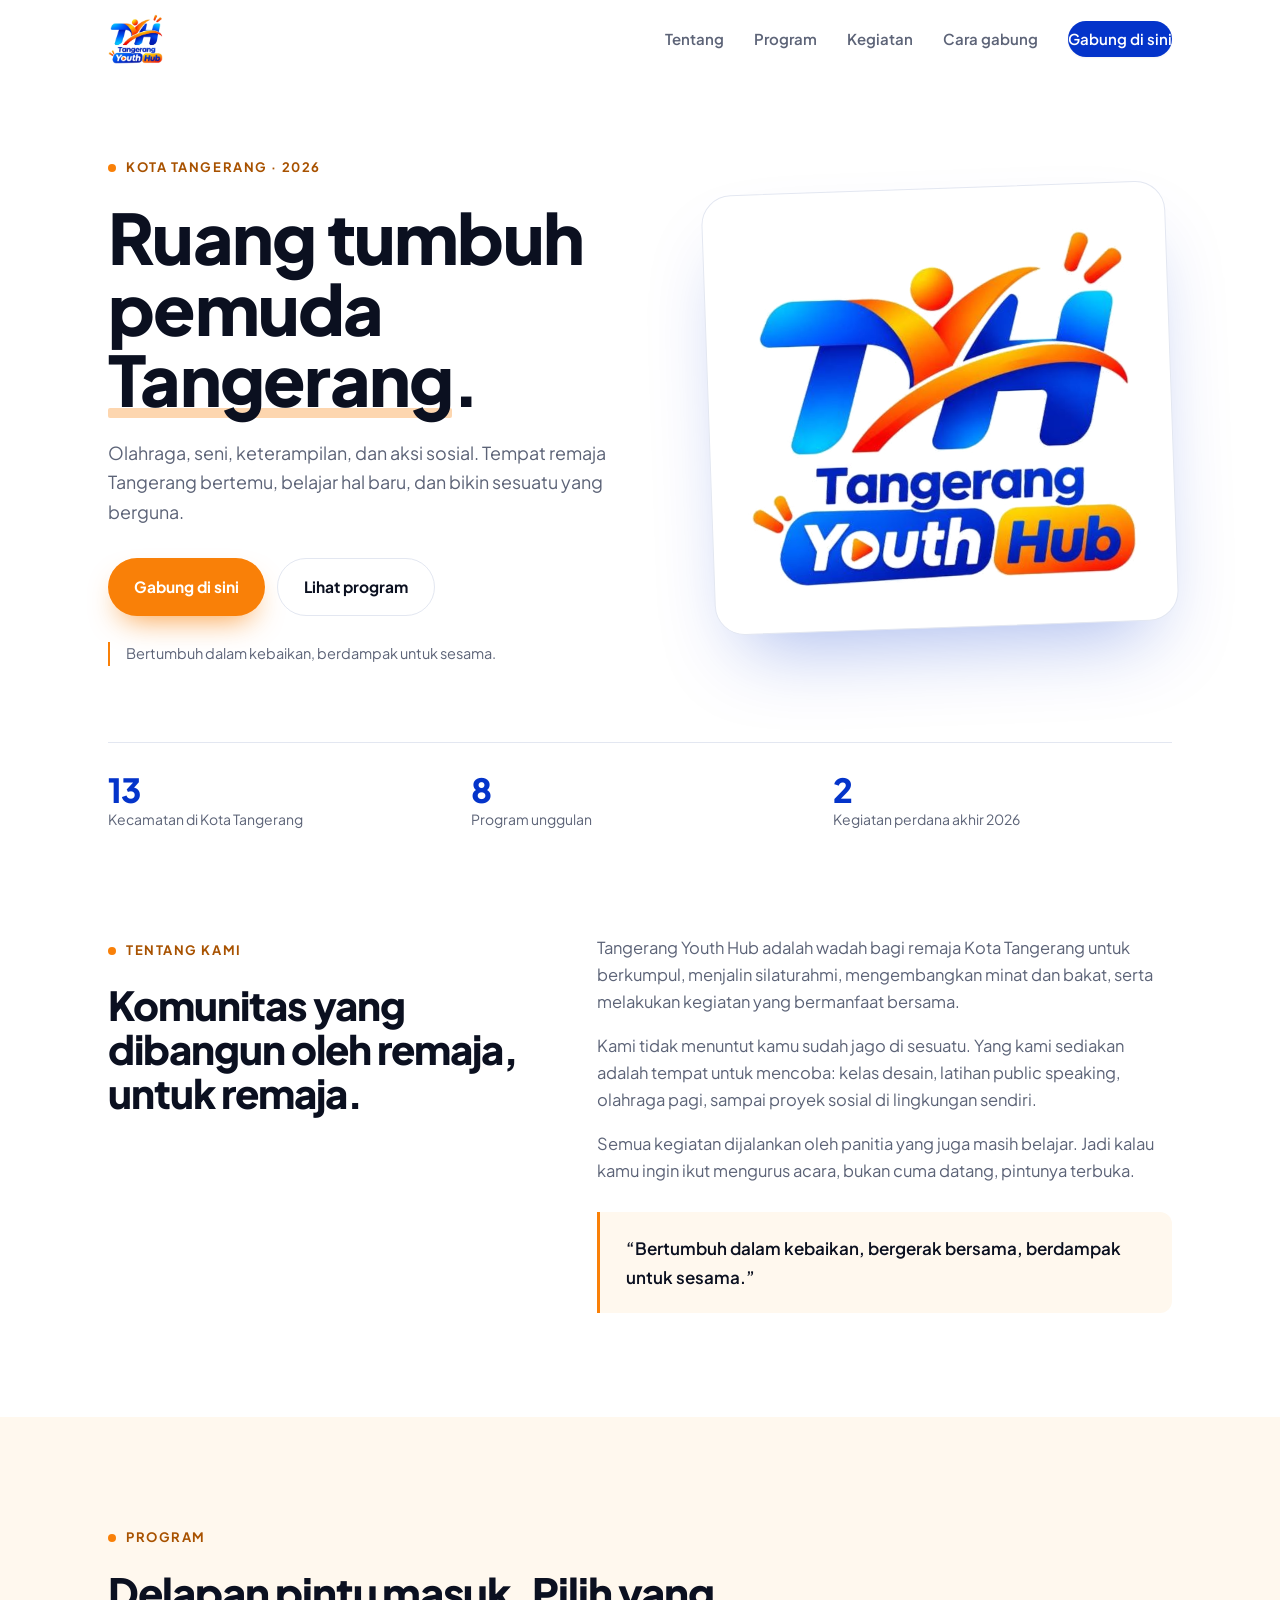
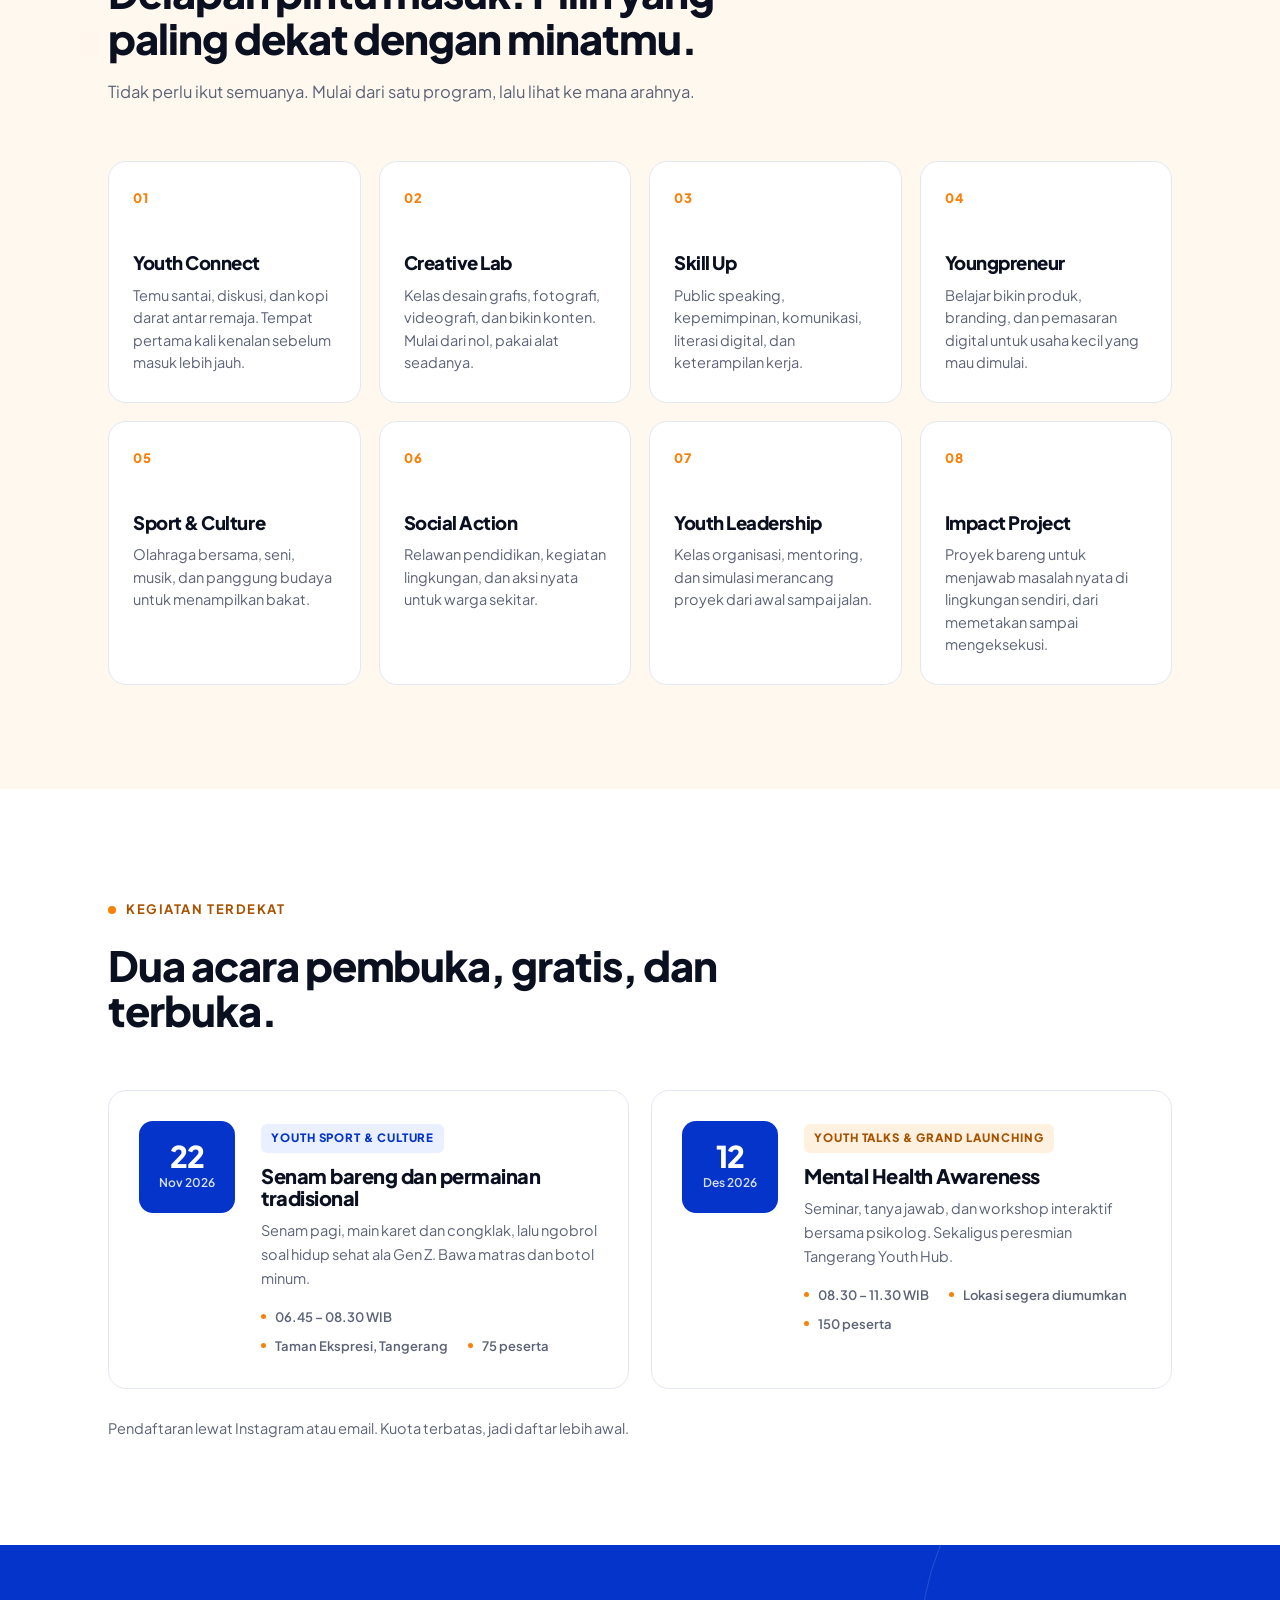
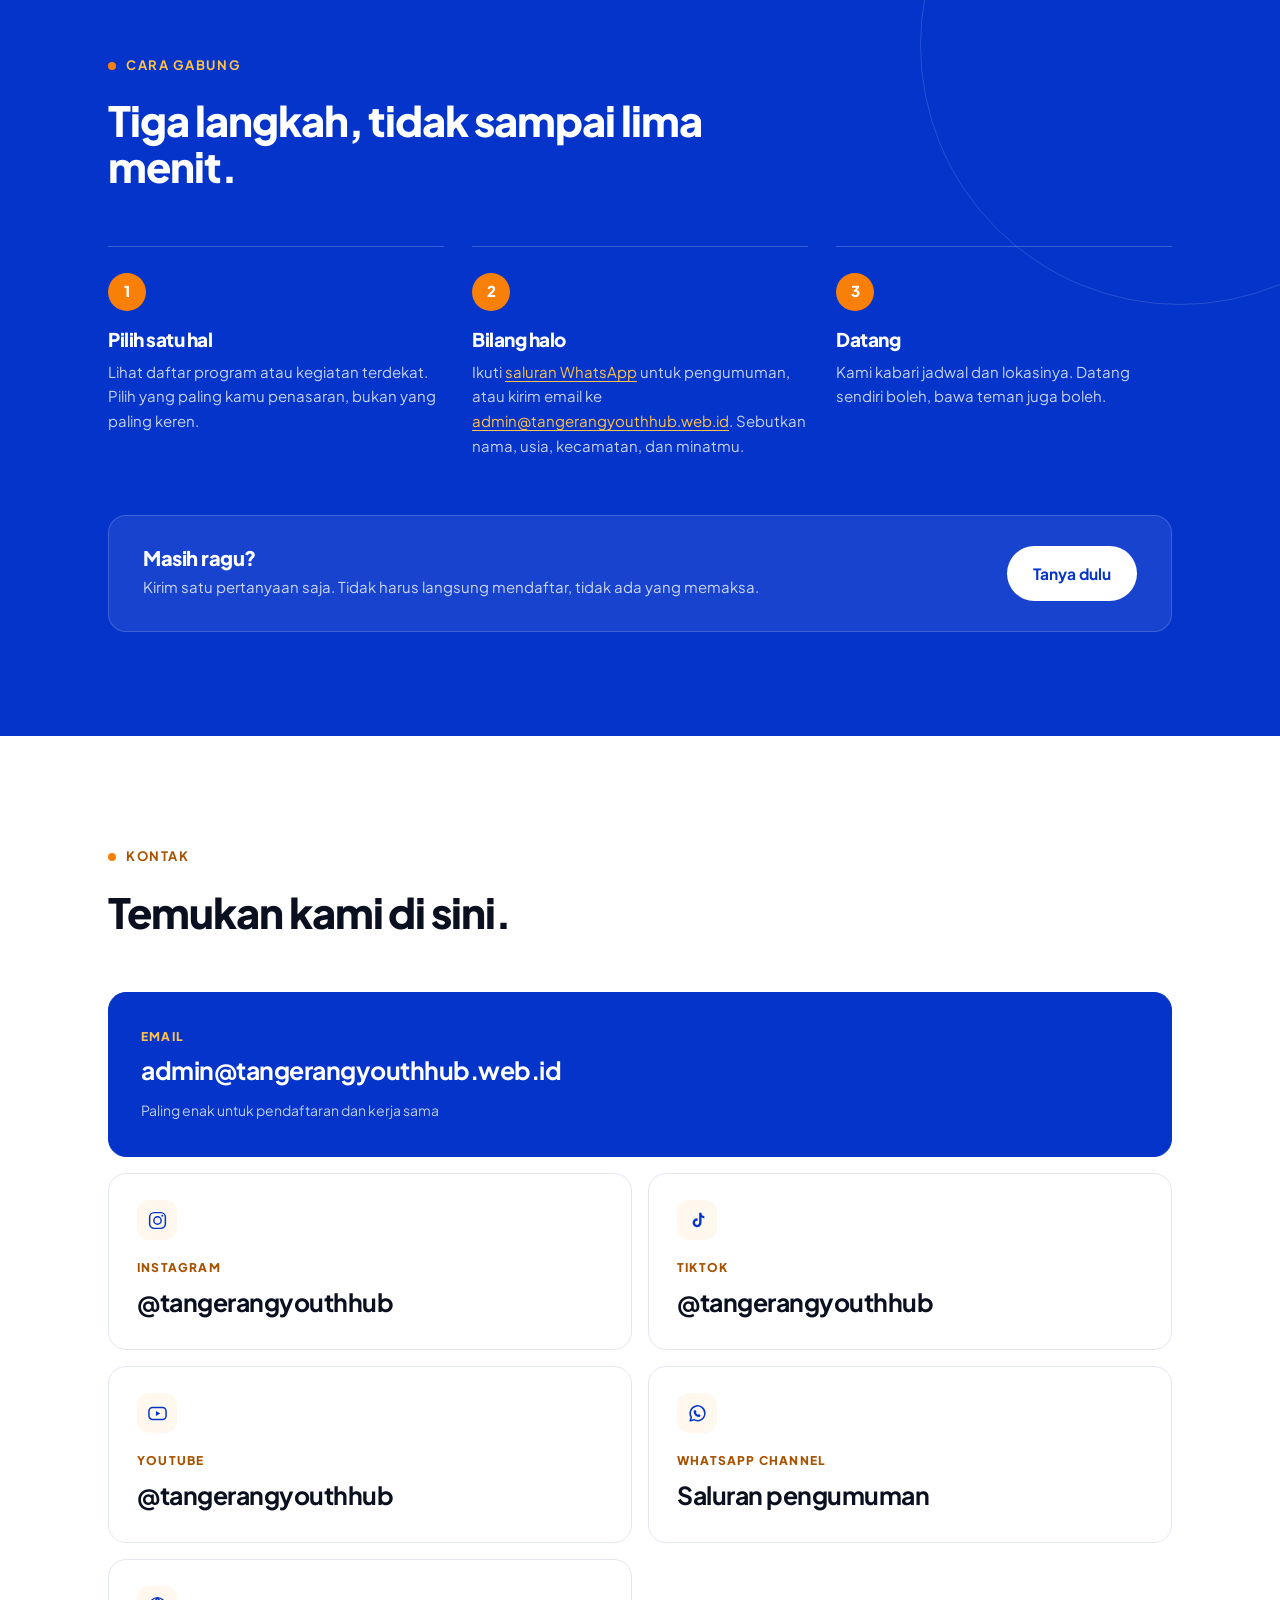
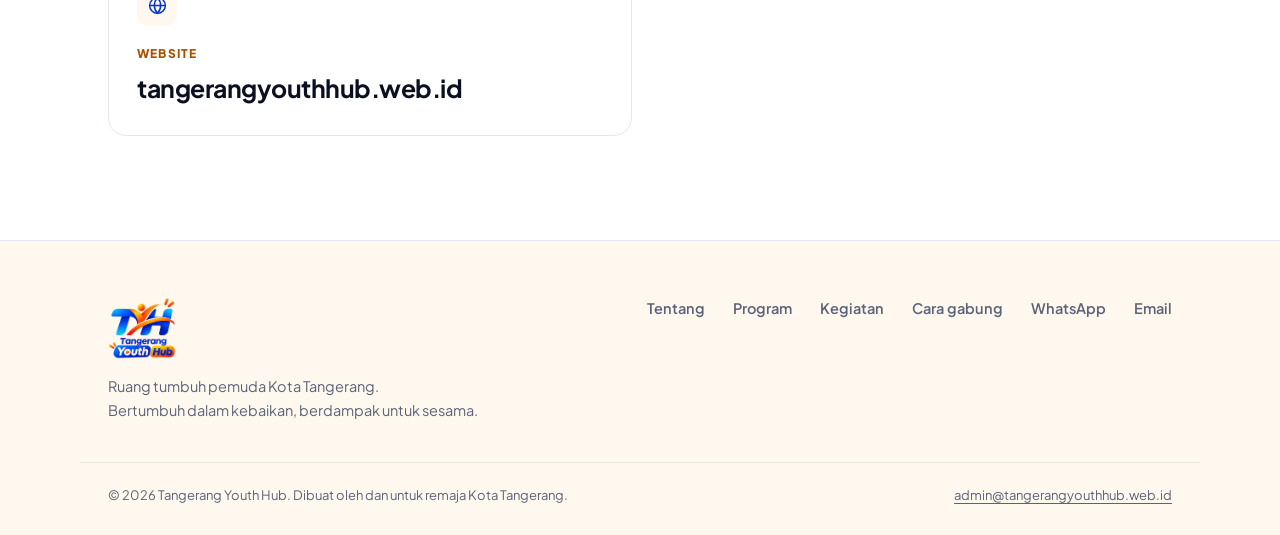
==== index.html @ d35032a2 "Situs resmi Tangerang Youth Hub: satu halaman, siap GitHub Pages" ====
<!DOCTYPE html>
<html lang="id">
<head>
<meta charset="utf-8">
<meta name="viewport" content="width=device-width, initial-scale=1">
<title>Tangerang Youth Hub — Ruang tumbuh pemuda Kota Tangerang</title>
<meta name="description" content="Tangerang Youth Hub adalah ruang tumbuh pemuda Kota Tangerang. Olahraga, seni, keterampilan, dan aksi sosial. Bertumbuh dalam kebaikan, berdampak untuk sesama.">
<link rel="canonical" href="https://tangerangyouthhub.web.id/">
<meta name="theme-color" content="#0434CA">

<meta property="og:type" content="website">
<meta property="og:site_name" content="Tangerang Youth Hub">
<meta property="og:locale" content="id_ID">
<meta property="og:title" content="Tangerang Youth Hub — Ruang tumbuh pemuda Kota Tangerang">
<meta property="og:description" content="Olahraga, seni, keterampilan, aksi sosial. Tempat remaja Tangerang bertemu, belajar, dan bikin sesuatu yang berguna.">
<meta property="og:url" content="https://tangerangyouthhub.web.id/">
<meta property="og:image" content="https://tangerangyouthhub.web.id/assets/og-image.png">
<meta property="og:image:width" content="1200">
<meta property="og:image:height" content="630">
<meta name="twitter:card" content="summary_large_image">
<meta name="twitter:title" content="Tangerang Youth Hub">
<meta name="twitter:description" content="Ruang tumbuh pemuda Kota Tangerang.">
<meta name="twitter:image" content="https://tangerangyouthhub.web.id/assets/og-image.png">

<link rel="icon" href="assets/favicon.ico" sizes="any">
<link rel="icon" type="image/png" href="assets/favicon-32.png" sizes="32x32">
<link rel="apple-touch-icon" href="assets/apple-touch-icon.png">
<link rel="preconnect" href="https://fonts.googleapis.com">
<link rel="preconnect" href="https://fonts.gstatic.com" crossorigin>
<link href="https://fonts.googleapis.com/css2?family=Plus+Jakarta+Sans:wght@400;500;600;700;800&display=swap" rel="stylesheet">
<link rel="stylesheet" href="assets/style.css">

<script type="application/ld+json">
{
  "@context": "https://schema.org",
  "@type": "Organization",
  "name": "Tangerang Youth Hub",
  "alternateName": "TYH",
  "url": "https://tangerangyouthhub.web.id/",
  "logo": "https://tangerangyouthhub.web.id/assets/logo.png",
  "email": "admin@tangerangyouthhub.web.id",
  "description": "Ruang tumbuh pemuda Kota Tangerang. Olahraga, seni, keterampilan, dan aksi sosial.",
  "areaServed": { "@type": "City", "name": "Kota Tangerang" },
  "sameAs": [
    "https://www.instagram.com/tangerangyouthhub",
    "https://www.tiktok.com/@tangerangyouthhub",
    "https://www.youtube.com/@tangerangyouthhub",
    "https://whatsapp.com/channel/0029VbDxqgpE50UkeHqvSK2p"
  ]
}
</script>
</head>
<body>
<a class="skip" href="#utama">Lompat ke isi</a>

<header class="site-header" id="header">
  <div class="wrap header-inner">
    <a class="brand" href="#" aria-label="Tangerang Youth Hub, ke halaman utama">
      <img src="assets/logo-320.png" alt="Tangerang Youth Hub" width="320" height="291" class="brand-logo">
    </a>

    <nav class="nav" id="nav" aria-label="Navigasi utama">
      <a href="#tentang">Tentang</a>
      <a href="#program">Program</a>
      <a href="#kegiatan">Kegiatan</a>
      <a href="#gabung">Cara gabung</a>
      <a class="nav-cta" href="#kontak">Gabung di sini</a>
    </nav>

    <button class="burger" id="burger" aria-label="Buka menu" aria-expanded="false" aria-controls="nav">
      <span></span><span></span><span></span>
    </button>
  </div>
</header>

<main id="utama">

  <!-- HERO -->
  <section class="hero">
    <div class="wrap hero-grid">
      <div class="hero-copy">
        <p class="kicker"><span class="dot"></span>Kota Tangerang · 2026</p>
        <h1>Ruang tumbuh<br>pemuda<br><span class="hl">Tangerang</span>.</h1>
        <p class="lede">Olahraga, seni, keterampilan, dan aksi sosial. Tempat remaja Tangerang bertemu, belajar hal baru, dan bikin sesuatu yang berguna.</p>
        <div class="hero-actions">
          <a class="btn btn-primary" href="#kontak">Gabung di sini</a>
          <a class="btn btn-ghost" href="#program">Lihat program</a>
        </div>
        <p class="hero-note">Bertumbuh dalam kebaikan, berdampak untuk sesama.</p>
      </div>

      <div class="hero-art">
        <div class="blob"></div>
        <div class="logo-card">
          <img src="assets/logo-640.png" alt="Lambang Tangerang Youth Hub" width="640" height="582">
        </div>
      </div>
    </div>

    <div class="wrap">
      <ul class="stats">
        <li><strong>13</strong><span>Kecamatan di Kota Tangerang</span></li>
        <li><strong>8</strong><span>Program unggulan</span></li>
        <li><strong>2</strong><span>Kegiatan perdana akhir 2026</span></li>
      </ul>
    </div>
  </section>

  <!-- TENTANG -->
  <section class="section" id="tentang">
    <div class="wrap two-col">
      <div>
        <p class="kicker"><span class="dot"></span>Tentang kami</p>
        <h2>Komunitas yang dibangun oleh remaja, untuk remaja.</h2>
      </div>
      <div class="prose">
        <p>Tangerang Youth Hub adalah wadah bagi remaja Kota Tangerang untuk berkumpul, menjalin silaturahmi, mengembangkan minat dan bakat, serta melakukan kegiatan yang bermanfaat bersama.</p>
        <p>Kami tidak menuntut kamu sudah jago di sesuatu. Yang kami sediakan adalah tempat untuk mencoba: kelas desain, latihan public speaking, olahraga pagi, sampai proyek sosial di lingkungan sendiri.</p>
        <p>Semua kegiatan dijalankan oleh panitia yang juga masih belajar. Jadi kalau kamu ingin ikut mengurus acara, bukan cuma datang, pintunya terbuka.</p>
        <blockquote>
          <p>“Bertumbuh dalam kebaikan, bergerak bersama, berdampak untuk sesama.”</p>
        </blockquote>
      </div>
    </div>
  </section>

  <!-- PROGRAM -->
  <section class="section section-alt" id="program">
    <div class="wrap">
      <div class="section-head">
        <p class="kicker"><span class="dot"></span>Program</p>
        <h2>Delapan pintu masuk. Pilih yang paling dekat dengan minatmu.</h2>
        <p class="section-sub">Tidak perlu ikut semuanya. Mulai dari satu program, lalu lihat ke mana arahnya.</p>
      </div>

      <ol class="programs">
        <li class="program">
          <span class="num">01</span>
          <h3>Youth Connect</h3>
          <p>Temu santai, diskusi, dan kopi darat antar remaja. Tempat pertama kali kenalan sebelum masuk lebih jauh.</p>
        </li>
        <li class="program">
          <span class="num">02</span>
          <h3>Creative Lab</h3>
          <p>Kelas desain grafis, fotografi, videografi, dan bikin konten. Mulai dari nol, pakai alat seadanya.</p>
        </li>
        <li class="program">
          <span class="num">03</span>
          <h3>Skill Up</h3>
          <p>Public speaking, kepemimpinan, komunikasi, literasi digital, dan keterampilan kerja.</p>
        </li>
        <li class="program">
          <span class="num">04</span>
          <h3>Youngpreneur</h3>
          <p>Belajar bikin produk, branding, dan pemasaran digital untuk usaha kecil yang mau dimulai.</p>
        </li>
        <li class="program">
          <span class="num">05</span>
          <h3>Sport &amp; Culture</h3>
          <p>Olahraga bersama, seni, musik, dan panggung budaya untuk menampilkan bakat.</p>
        </li>
        <li class="program">
          <span class="num">06</span>
          <h3>Social Action</h3>
          <p>Relawan pendidikan, kegiatan lingkungan, dan aksi nyata untuk warga sekitar.</p>
        </li>
        <li class="program">
          <span class="num">07</span>
          <h3>Youth Leadership</h3>
          <p>Kelas organisasi, mentoring, dan simulasi merancang proyek dari awal sampai jalan.</p>
        </li>
        <li class="program">
          <span class="num">08</span>
          <h3>Impact Project</h3>
          <p>Proyek bareng untuk menjawab masalah nyata di lingkungan sendiri, dari memetakan sampai mengeksekusi.</p>
        </li>
      </ol>
    </div>
  </section>

  <!-- KEGIATAN -->
  <section class="section" id="kegiatan">
    <div class="wrap">
      <div class="section-head">
        <p class="kicker"><span class="dot"></span>Kegiatan terdekat</p>
        <h2>Dua acara pembuka, gratis, dan terbuka.</h2>
      </div>

      <div class="events">
        <article class="event">
          <div class="event-date"><span class="d">22</span><span class="m">Nov 2026</span></div>
          <div class="event-body">
            <span class="tag">Youth Sport &amp; Culture</span>
            <h3>Senam bareng dan permainan tradisional</h3>
            <p>Senam pagi, main karet dan congklak, lalu ngobrol soal hidup sehat ala Gen Z. Bawa matras dan botol minum.</p>
            <ul class="meta">
              <li>06.45 – 08.30 WIB</li>
              <li>Taman Ekspresi, Tangerang</li>
              <li>75 peserta</li>
            </ul>
          </div>
        </article>

        <article class="event">
          <div class="event-date"><span class="d">12</span><span class="m">Des 2026</span></div>
          <div class="event-body">
            <span class="tag tag-orange">Youth Talks &amp; Grand Launching</span>
            <h3>Mental Health Awareness</h3>
            <p>Seminar, tanya jawab, dan workshop interaktif bersama psikolog. Sekaligus peresmian Tangerang Youth Hub.</p>
            <ul class="meta">
              <li>08.30 – 11.30 WIB</li>
              <li>Lokasi segera diumumkan</li>
              <li>150 peserta</li>
            </ul>
          </div>
        </article>
      </div>

      <p class="events-note">Pendaftaran lewat Instagram atau email. Kuota terbatas, jadi daftar lebih awal.</p>
    </div>
  </section>

  <!-- GABUNG -->
  <section class="section section-dark" id="gabung">
    <div class="wrap">
      <div class="section-head">
        <p class="kicker kicker-light"><span class="dot"></span>Cara gabung</p>
        <h2>Tiga langkah, tidak sampai lima menit.</h2>
      </div>

      <ol class="steps">
        <li>
          <span class="step-n">1</span>
          <h3>Pilih satu hal</h3>
          <p>Lihat daftar program atau kegiatan terdekat. Pilih yang paling kamu penasaran, bukan yang paling keren.</p>
        </li>
        <li>
          <span class="step-n">2</span>
          <h3>Bilang halo</h3>
          <p>Ikuti <a href="https://whatsapp.com/channel/0029VbDxqgpE50UkeHqvSK2p" target="_blank" rel="noopener">saluran WhatsApp</a> untuk pengumuman, atau kirim email ke <a href="mailto:admin@tangerangyouthhub.web.id">admin@tangerangyouthhub.web.id</a>. Sebutkan nama, usia, kecamatan, dan minatmu.</p>
        </li>
        <li>
          <span class="step-n">3</span>
          <h3>Datang</h3>
          <p>Kami kabari jadwal dan lokasinya. Datang sendiri boleh, bawa teman juga boleh.</p>
        </li>
      </ol>

      <div class="join-card">
        <div>
          <h3>Masih ragu?</h3>
          <p>Kirim satu pertanyaan saja. Tidak harus langsung mendaftar, tidak ada yang memaksa.</p>
        </div>
        <a class="btn btn-light" href="mailto:admin@tangerangyouthhub.web.id">Tanya dulu</a>
      </div>
    </div>
  </section>

  <!-- KONTAK -->
  <section class="section" id="kontak">
    <div class="wrap">
      <div class="section-head">
        <p class="kicker"><span class="dot"></span>Kontak</p>
        <h2>Temukan kami di sini.</h2>
      </div>

      <div class="contact-grid">
        <a class="contact-card contact-main" href="mailto:admin@tangerangyouthhub.web.id">
          <span class="contact-label">Email</span>
          <span class="contact-value">admin@tangerangyouthhub.web.id</span>
          <span class="contact-hint">Paling enak untuk pendaftaran dan kerja sama</span>
        </a>

        <a class="contact-card" href="https://www.instagram.com/tangerangyouthhub" target="_blank" rel="noopener">
          <span class="contact-icon" aria-hidden="true">
            <svg viewBox="0 0 24 24" fill="none" stroke="currentColor" stroke-width="1.7" stroke-linecap="round"><rect x="3" y="3" width="18" height="18" rx="5.2"/><circle cx="12" cy="12" r="4.2"/><circle cx="17.4" cy="6.6" r="1.1" fill="currentColor" stroke="none"/></svg>
          </span>
          <span class="contact-label">Instagram</span>
          <span class="contact-value">@tangerangyouthhub</span>
        </a>

        <a class="contact-card" href="https://www.tiktok.com/@tangerangyouthhub" target="_blank" rel="noopener">
          <span class="contact-icon" aria-hidden="true">
            <svg viewBox="0 0 24 24" fill="currentColor"><path d="M16.6 3h-2.7v11.6a2.4 2.4 0 1 1-2.4-2.4c.2 0 .4 0 .6.1V9.5a5.1 5.1 0 1 0 4.5 5.1V8.4c.9.7 2 1.1 3.2 1.2V6.9a3.6 3.6 0 0 1-3.2-3.9z"/></svg>
          </span>
          <span class="contact-label">TikTok</span>
          <span class="contact-value">@tangerangyouthhub</span>
        </a>

        <a class="contact-card" href="https://www.youtube.com/@tangerangyouthhub" target="_blank" rel="noopener">
          <span class="contact-icon" aria-hidden="true">
            <svg viewBox="0 0 24 24" fill="none" stroke="currentColor" stroke-width="1.7" stroke-linejoin="round"><rect x="2.2" y="5.2" width="19.6" height="13.6" rx="4.2"/><path d="M10.2 9.2l5 2.8-5 2.8z" fill="currentColor" stroke="none"/></svg>
          </span>
          <span class="contact-label">YouTube</span>
          <span class="contact-value">@tangerangyouthhub</span>
        </a>

        <a class="contact-card" href="https://whatsapp.com/channel/0029VbDxqgpE50UkeHqvSK2p" target="_blank" rel="noopener">
          <span class="contact-icon" aria-hidden="true">
            <svg viewBox="0 0 24 24" fill="none" stroke="currentColor" stroke-width="1.7" stroke-linejoin="round"><path d="M20.4 11.7a8.4 8.4 0 0 1-12.5 7.4L3.6 20.4l1.3-4.2a8.4 8.4 0 1 1 15.5-4.5z"/><path d="M9.2 8.3c.3-.1.6 0 .8.3l.8 1.3c.2.3.1.6-.1.8l-.5.5c.5 1 1.3 1.8 2.3 2.3l.5-.5c.2-.2.5-.3.8-.1l1.3.8c.3.2.4.5.3.8-.3.9-1.2 1.5-2.1 1.4-3-.3-5.4-2.7-5.7-5.7-.1-.9.5-1.8 1.4-2.1z" fill="currentColor" stroke="none"/></svg>
          </span>
          <span class="contact-label">WhatsApp Channel</span>
          <span class="contact-value">Saluran pengumuman</span>
        </a>

        <a class="contact-card" href="https://tangerangyouthhub.web.id">
          <span class="contact-icon" aria-hidden="true">
            <svg viewBox="0 0 24 24" fill="none" stroke="currentColor" stroke-width="1.7"><circle cx="12" cy="12" r="9"/><path d="M3.2 12h17.6M12 3.1c2.4 2.5 3.6 5.5 3.6 8.9S14.4 18.4 12 20.9C9.6 18.4 8.4 15.4 8.4 12S9.6 5.6 12 3.1z"/></svg>
          </span>
          <span class="contact-label">Website</span>
          <span class="contact-value">tangerangyouthhub.web.id</span>
        </a>
      </div>
    </div>
  </section>
</main>

<footer class="site-footer">
  <div class="wrap footer-inner">
    <div class="footer-brand">
      <img src="assets/logo-160.png" alt="Tangerang Youth Hub" width="160" height="146" loading="lazy">
      <p>Ruang tumbuh pemuda Kota Tangerang.<br>Bertumbuh dalam kebaikan, berdampak untuk sesama.</p>
    </div>
    <nav class="footer-nav" aria-label="Navigasi footer">
      <a href="#tentang">Tentang</a>
      <a href="#program">Program</a>
      <a href="#kegiatan">Kegiatan</a>
      <a href="#gabung">Cara gabung</a>
      <a href="https://whatsapp.com/channel/0029VbDxqgpE50UkeHqvSK2p" target="_blank" rel="noopener">WhatsApp</a>
      <a href="mailto:admin@tangerangyouthhub.web.id">Email</a>
    </nav>
  </div>
  <div class="wrap footer-bottom">
    <p>© <span id="year">2026</span> Tangerang Youth Hub. Dibuat oleh dan untuk remaja Kota Tangerang.</p>
    <p><a href="mailto:admin@tangerangyouthhub.web.id">admin@tangerangyouthhub.web.id</a></p>
  </div>
</footer>

<script src="assets/script.js" defer></script>
</body>
</html>
---- assets/style.css ----
/* =========================================================
   Tangerang Youth Hub — situs resmi
   Warna diambil dari lambang: biru, biru muda, oranye, krem
   ========================================================= */

:root {
  --blue: #0434CA;
  --blue-700: #032A9E;
  --blue-900: #02185C;
  --sky: #0482F8;
  --orange: #F98008;
  --orange-ink: #A85200;
  --orange-soft: #FFF1DF;
  --ink: #0B1020;
  --muted: #5C6377;
  --line: #E3E7F1;
  --cream: #FFF8EE;
  --paper: #FFFFFF;

  --wrap: 1120px;
  --radius: 18px;
  --shadow-sm: 0 1px 2px rgba(11, 16, 32, .05);
  --shadow-md: 0 18px 40px -18px rgba(4, 52, 202, .28);
  --shadow-lg: 0 40px 80px -30px rgba(4, 52, 202, .35);
}

*, *::before, *::after { box-sizing: border-box; }

html { scroll-behavior: smooth; }
@media (prefers-reduced-motion: reduce) {
  html { scroll-behavior: auto; }
  *, *::before, *::after { animation: none !important; transition: none !important; }
}

body {
  margin: 0;
  font-family: "Plus Jakarta Sans", "Segoe UI", system-ui, -apple-system, sans-serif;
  font-size: 17px;
  line-height: 1.65;
  color: var(--ink);
  background: var(--paper);
  -webkit-font-smoothing: antialiased;
  overflow-x: hidden;
}

img { max-width: 100%; height: auto; display: block; }
a { color: inherit; text-decoration: none; }

h1, h2, h3 { margin: 0; letter-spacing: -.025em; line-height: 1.1; font-weight: 800; }
p { margin: 0 0 1em; }
p:last-child { margin-bottom: 0; }
ul, ol { margin: 0; padding: 0; list-style: none; }

.wrap {
  width: 100%;
  max-width: var(--wrap);
  margin: 0 auto;
  padding: 0 28px;
}

.skip {
  position: absolute;
  left: -9999px;
  top: 0;
  background: var(--blue);
  color: #fff;
  padding: 12px 20px;
  z-index: 100;
  border-radius: 0 0 10px 0;
}
.skip:focus { left: 0; }

:focus-visible {
  outline: 3px solid var(--orange);
  outline-offset: 3px;
  border-radius: 4px;
}

/* ---------- header ---------- */
.site-header {
  position: sticky;
  top: 0;
  z-index: 50;
  background: rgba(255, 255, 255, .88);
  backdrop-filter: saturate(160%) blur(14px);
  border-bottom: 1px solid transparent;
  transition: border-color .25s ease, box-shadow .25s ease;
}
.site-header.is-scrolled {
  border-bottom-color: var(--line);
  box-shadow: 0 8px 24px -20px rgba(11, 16, 32, .5);
}
.header-inner {
  display: flex;
  align-items: center;
  justify-content: space-between;
  gap: 24px;
  height: 78px;
}
.brand { display: flex; align-items: center; }
.brand-logo {
  height: 50px;
  width: auto;
  transition: transform .25s ease;
}
.brand:hover .brand-logo { transform: scale(1.03); }

.nav { display: flex; align-items: center; gap: 30px; }
.nav a {
  font-size: 15px;
  font-weight: 600;
  color: var(--muted);
  position: relative;
  padding: 6px 0;
  transition: color .2s ease;
}
.nav a:not(.nav-cta)::after {
  content: "";
  position: absolute;
  left: 0; bottom: 0;
  height: 2px; width: 0;
  background: var(--orange);
  transition: width .22s ease;
}
.nav a:not(.nav-cta):hover { color: var(--ink); }
.nav a:not(.nav-cta):hover::after { width: 100%; }

.nav-cta {
  background: var(--blue);
  color: #fff !important;
  padding: 11px 20px;
  border-radius: 999px;
  font-weight: 700;
  box-shadow: var(--shadow-sm);
  transition: background .2s ease, transform .2s ease;
}
.nav-cta:hover { background: var(--blue-700); transform: translateY(-1px); }

.burger {
  display: none;
  width: 44px; height: 44px;
  border: 1px solid var(--line);
  border-radius: 12px;
  background: #fff;
  padding: 0;
  cursor: pointer;
  place-items: center;
  gap: 5px;
}
.burger span {
  display: block;
  width: 18px; height: 2px;
  background: var(--ink);
  border-radius: 2px;
  transition: transform .25s ease, opacity .2s ease;
}
.burger[aria-expanded="true"] span:nth-child(1) { transform: translateY(7px) rotate(45deg); }
.burger[aria-expanded="true"] span:nth-child(2) { opacity: 0; }
.burger[aria-expanded="true"] span:nth-child(3) { transform: translateY(-7px) rotate(-45deg); }

/* ---------- hero ---------- */
.hero { padding: 72px 0 0; }
.hero-grid {
  display: grid;
  grid-template-columns: 1.08fr .92fr;
  gap: 56px;
  align-items: center;
}
.kicker {
  display: inline-flex;
  align-items: center;
  gap: 10px;
  font-size: 13px;
  font-weight: 700;
  letter-spacing: .12em;
  text-transform: uppercase;
  color: var(--orange-ink);
  margin: 0 0 22px;
}
.kicker .dot {
  width: 8px; height: 8px;
  border-radius: 50%;
  background: var(--orange);
  flex: none;
}
.hero h1 {
  font-size: clamp(2.5rem, 5.6vw, 4.35rem);
  line-height: 1.02;
  margin-bottom: 24px;
}
.hl { position: relative; white-space: nowrap; }
.hl::after {
  content: "";
  position: absolute;
  left: 0; right: 0; bottom: .06em;
  height: .14em;
  background: var(--orange);
  opacity: .32;
  border-radius: 2px;
  z-index: -1;
}
.lede {
  font-size: clamp(1.02rem, 1.4vw, 1.16rem);
  color: var(--muted);
  max-width: 46ch;
  margin-bottom: 32px;
}
.hero-actions { display: flex; flex-wrap: wrap; gap: 12px; }

.btn {
  display: inline-flex;
  align-items: center;
  justify-content: center;
  padding: 15px 26px;
  border-radius: 999px;
  font-weight: 700;
  font-size: 15.5px;
  transition: transform .2s ease, background .2s ease, color .2s ease, border-color .2s ease;
}
.btn-primary {
  background: var(--orange);
  color: #fff;
  box-shadow: 0 14px 30px -12px rgba(249, 128, 8, .8);
}
.btn-primary:hover { background: #E06F00; transform: translateY(-2px); }
.btn-ghost {
  border: 1.5px solid var(--line);
  color: var(--ink);
  background: #fff;
}
.btn-ghost:hover { border-color: var(--blue); color: var(--blue); transform: translateY(-2px); }
.btn-light { background: #fff; color: var(--blue); }
.btn-light:hover { transform: translateY(-2px); background: var(--cream); }

.hero-note {
  margin-top: 26px;
  font-size: 14.5px;
  color: var(--muted);
  padding-left: 16px;
  border-left: 2px solid var(--orange);
}

.hero-art { position: relative; }
.blob {
  position: absolute;
  inset: -8% -6% -10% -2%;
  background: radial-gradient(closest-side, var(--orange-soft), transparent 78%);
  filter: blur(2px);
  border-radius: 50%;
}
.logo-card {
  position: relative;
  background: #fff;
  border: 1px solid var(--line);
  border-radius: 30px;
  padding: 40px 34px;
  box-shadow: var(--shadow-lg);
  transform: rotate(-2deg);
  transition: transform .4s cubic-bezier(.2,.7,.3,1);
}
.logo-card:hover { transform: rotate(0deg) translateY(-4px); }

/* ---------- stats ---------- */
.stats {
  display: grid;
  grid-template-columns: repeat(3, 1fr);
  gap: 24px;
  margin-top: 76px;
  padding: 30px 0 0;
  border-top: 1px solid var(--line);
}
.stats li { display: flex; flex-direction: column; gap: 4px; }
.stats strong {
  font-size: clamp(1.9rem, 2.6vw, 2.5rem);
  font-weight: 800;
  color: var(--blue);
  letter-spacing: -.03em;
  line-height: 1;
}
.stats span { font-size: 14px; color: var(--muted); line-height: 1.4; }

/* ---------- section dasar ---------- */
.section { padding: 104px 0; }
.section-alt { background: var(--cream); }
.section-head { max-width: 720px; margin-bottom: 56px; }
.section-head h2 {
  font-size: clamp(1.7rem, 3.4vw, 2.6rem);
  margin-bottom: 16px;
}
.section-sub { color: var(--muted); font-size: 16.5px; }

.two-col {
  display: grid;
  grid-template-columns: .85fr 1.15fr;
  gap: 64px;
  align-items: start;
}
.two-col h2 { font-size: clamp(1.7rem, 3.2vw, 2.5rem); position: sticky; top: 110px; }
.prose p { color: var(--muted); font-size: 16.5px; }
.prose blockquote {
  margin: 28px 0 0;
  padding: 22px 26px;
  background: var(--cream);
  border-left: 3px solid var(--orange);
  border-radius: 0 12px 12px 0;
}
.prose blockquote p { color: var(--ink); font-weight: 600; font-size: 17px; margin: 0; }

/* ---------- program ---------- */
.programs {
  display: grid;
  grid-template-columns: repeat(4, 1fr);
  gap: 18px;
}
.program {
  background: #fff;
  border: 1px solid var(--line);
  border-radius: var(--radius);
  padding: 26px 24px 28px;
  transition: transform .25s ease, border-color .25s ease, box-shadow .25s ease;
}
.program:hover {
  transform: translateY(-4px);
  border-color: var(--blue);
  box-shadow: var(--shadow-md);
}
.num {
  display: block;
  font-size: 13px;
  font-weight: 800;
  letter-spacing: .08em;
  color: var(--orange);
  margin-bottom: 44px;
}
.program h3 { font-size: 18.5px; margin-bottom: 10px; }
.program p { font-size: 14.5px; color: var(--muted); line-height: 1.55; margin: 0; }

/* ---------- kegiatan ---------- */
.events {
  display: grid;
  grid-template-columns: repeat(2, 1fr);
  gap: 22px;
}
.event {
  display: grid;
  grid-template-columns: 96px 1fr;
  gap: 26px;
  padding: 30px;
  border: 1px solid var(--line);
  border-radius: var(--radius);
  background: #fff;
  transition: border-color .25s ease, box-shadow .25s ease;
}
.event:hover { border-color: var(--blue); box-shadow: var(--shadow-md); }
.event-date {
  display: flex;
  flex-direction: column;
  align-items: center;
  justify-content: center;
  gap: 2px;
  background: var(--blue);
  color: #fff;
  border-radius: 14px;
  padding: 14px 6px;
  height: 92px;
}
.event-date .d { font-size: 30px; font-weight: 800; line-height: 1; letter-spacing: -.03em; }
.event-date .m { font-size: 12px; font-weight: 600; opacity: .85; }
.tag {
  display: inline-block;
  font-size: 11.5px;
  font-weight: 800;
  letter-spacing: .08em;
  text-transform: uppercase;
  color: var(--blue);
  background: #EAF0FF;
  padding: 5px 10px;
  border-radius: 6px;
  margin-bottom: 12px;
}
.tag-orange { color: var(--orange-ink); background: var(--orange-soft); }
.event h3 { font-size: 20px; margin-bottom: 10px; }
.event p { font-size: 14.5px; color: var(--muted); }
.meta { display: flex; flex-wrap: wrap; gap: 8px 20px; margin-top: 16px; }
.meta li {
  font-size: 13px;
  font-weight: 600;
  color: var(--muted);
  position: relative;
  padding-left: 14px;
}
.meta li::before {
  content: "";
  position: absolute;
  left: 0; top: .55em;
  width: 5px; height: 5px;
  border-radius: 50%;
  background: var(--orange);
}
.events-note { margin-top: 28px; font-size: 14.5px; color: var(--muted); }

/* ---------- gabung ---------- */
.section-dark {
  background: var(--blue);
  color: #fff;
  position: relative;
  overflow: hidden;
}
.section-dark::after {
  content: "";
  position: absolute;
  right: -160px; top: -160px;
  width: 520px; height: 520px;
  border: 1px solid rgba(255,255,255,.14);
  border-radius: 50%;
  pointer-events: none;
}
.kicker-light { color: #FFC24B; }
.section-dark .section-head h2 { color: #fff; }

.steps {
  display: grid;
  grid-template-columns: repeat(3, 1fr);
  gap: 28px;
  margin-bottom: 56px;
}
.steps li {
  padding-top: 26px;
  border-top: 1px solid rgba(255,255,255,.22);
}
.step-n {
  display: inline-flex;
  align-items: center;
  justify-content: center;
  width: 38px; height: 38px;
  border-radius: 50%;
  background: var(--orange);
  color: #fff;
  font-weight: 800;
  font-size: 15px;
  margin-bottom: 18px;
}
.steps h3 { font-size: 19px; margin-bottom: 10px; color: #fff; }
.steps p { font-size: 15px; color: rgba(255,255,255,.78); }
.steps a { color: #FFC24B; text-decoration: underline; text-underline-offset: 3px; }

.join-card {
  display: flex;
  align-items: center;
  justify-content: space-between;
  gap: 32px;
  background: rgba(255,255,255,.08);
  border: 1px solid rgba(255,255,255,.16);
  border-radius: var(--radius);
  padding: 30px 34px;
}
.join-card h3 { font-size: 20px; margin-bottom: 6px; }
.join-card p { font-size: 15px; color: rgba(255,255,255,.78); margin: 0; }

/* ---------- kontak ---------- */
.contact-grid {
  display: grid;
  grid-template-columns: repeat(2, 1fr);
  gap: 16px;
}
.contact-card {
  display: flex;
  flex-direction: column;
  gap: 4px;
  padding: 26px 28px;
  border: 1px solid var(--line);
  border-radius: var(--radius);
  background: #fff;
  transition: border-color .25s ease, transform .25s ease, box-shadow .25s ease;
}
.contact-card:hover {
  border-color: var(--blue);
  transform: translateY(-3px);
  box-shadow: var(--shadow-md);
}
.contact-main {
  grid-column: 1 / -1;
  background: var(--blue);
  border-color: var(--blue);
  color: #fff;
  padding: 34px 32px;
}
.contact-main:hover { background: var(--blue-700); }
.contact-label {
  font-size: 12px;
  font-weight: 800;
  letter-spacing: .1em;
  text-transform: uppercase;
  color: var(--orange-ink);
}
.contact-main .contact-label { color: #FFC24B; }
.contact-value {
  font-size: clamp(1.1rem, 2.2vw, 1.55rem);
  font-weight: 700;
  letter-spacing: -.02em;
  word-break: break-word;
}
.contact-hint { font-size: 14px; color: rgba(255,255,255,.75); margin-top: 4px; }
.contact-icon {
  width: 40px; height: 40px;
  border-radius: 12px;
  background: var(--cream);
  color: var(--blue);
  display: grid;
  place-items: center;
  margin-bottom: 14px;
}
.contact-icon svg { width: 21px; height: 21px; }

/* ---------- footer ---------- */
.site-footer {
  background: var(--cream);
  border-top: 1px solid var(--line);
  padding: 56px 0 28px;
}
.footer-inner {
  display: flex;
  justify-content: space-between;
  align-items: flex-start;
  gap: 40px;
  padding-bottom: 40px;
  border-bottom: 1px solid rgba(11,16,32,.08);
}
.footer-brand img { height: 62px; width: auto; margin-bottom: 16px; }
.footer-brand p { font-size: 14.5px; color: var(--muted); max-width: 34ch; }
.footer-nav { display: flex; flex-wrap: wrap; gap: 10px 28px; }
.footer-nav a { font-size: 14.5px; font-weight: 600; color: var(--muted); }
.footer-nav a:hover { color: var(--blue); }
.footer-bottom {
  display: flex;
  justify-content: space-between;
  gap: 16px;
  flex-wrap: wrap;
  padding-top: 22px;
}
.footer-bottom p { font-size: 13px; color: var(--muted); margin: 0; }
.footer-bottom a { text-decoration: underline; text-underline-offset: 3px; }

/* ---------- animasi masuk ---------- */
.reveal {
  opacity: 0;
  transform: translateY(18px);
  transition: opacity .6s ease, transform .6s cubic-bezier(.2,.7,.3,1);
}
.reveal.in { opacity: 1; transform: none; }

/* ---------- responsif ---------- */
@media (max-width: 1000px) {
  .programs { grid-template-columns: repeat(2, 1fr); }
  .hero-grid { grid-template-columns: 1fr; gap: 48px; }
  .hero-art { max-width: 420px; margin: 0 auto; }
  .two-col { grid-template-columns: 1fr; gap: 28px; }
  .two-col h2 { position: static; }
  .stats { grid-template-columns: repeat(2, 1fr); gap: 22px; }
  .steps { grid-template-columns: 1fr; gap: 22px; }
}

@media (max-width: 860px) {
  .burger { display: grid; }
  .nav {
    position: absolute;
    top: 78px; left: 0; right: 0;
    flex-direction: column;
    align-items: stretch;
    gap: 4px;
    background: #fff;
    border-bottom: 1px solid var(--line);
    padding: 14px 24px 20px;
    box-shadow: 0 20px 40px -30px rgba(11,16,32,.6);
    display: none;
  }
  .nav.is-open { display: flex; }
  .nav a { padding: 12px 4px; font-size: 16px; border-radius: 8px; }
  .nav-cta { text-align: center; margin-top: 8px; padding: 14px; }
  .events { grid-template-columns: 1fr; }
  .contact-grid { grid-template-columns: 1fr; }
  .join-card { flex-direction: column; align-items: flex-start; }
  .footer-inner { flex-direction: column; gap: 28px; }
}

@media (max-width: 560px) {
  body { font-size: 16px; }
  .wrap { padding: 0 20px; }
  .section { padding: 72px 0; }
  .hero { padding-top: 48px; }
  .stats { margin-top: 52px; }
  .programs { grid-template-columns: 1fr; }
  .num { margin-bottom: 26px; }
  .event { grid-template-columns: 1fr; gap: 18px; padding: 22px; }
  .event-date { flex-direction: row; gap: 8px; height: auto; width: fit-content; padding: 8px 14px; }
  .event-date .d { font-size: 22px; }
  .logo-card { padding: 26px 20px; }
  .hero-actions .btn { flex: 1 1 100%; }
}
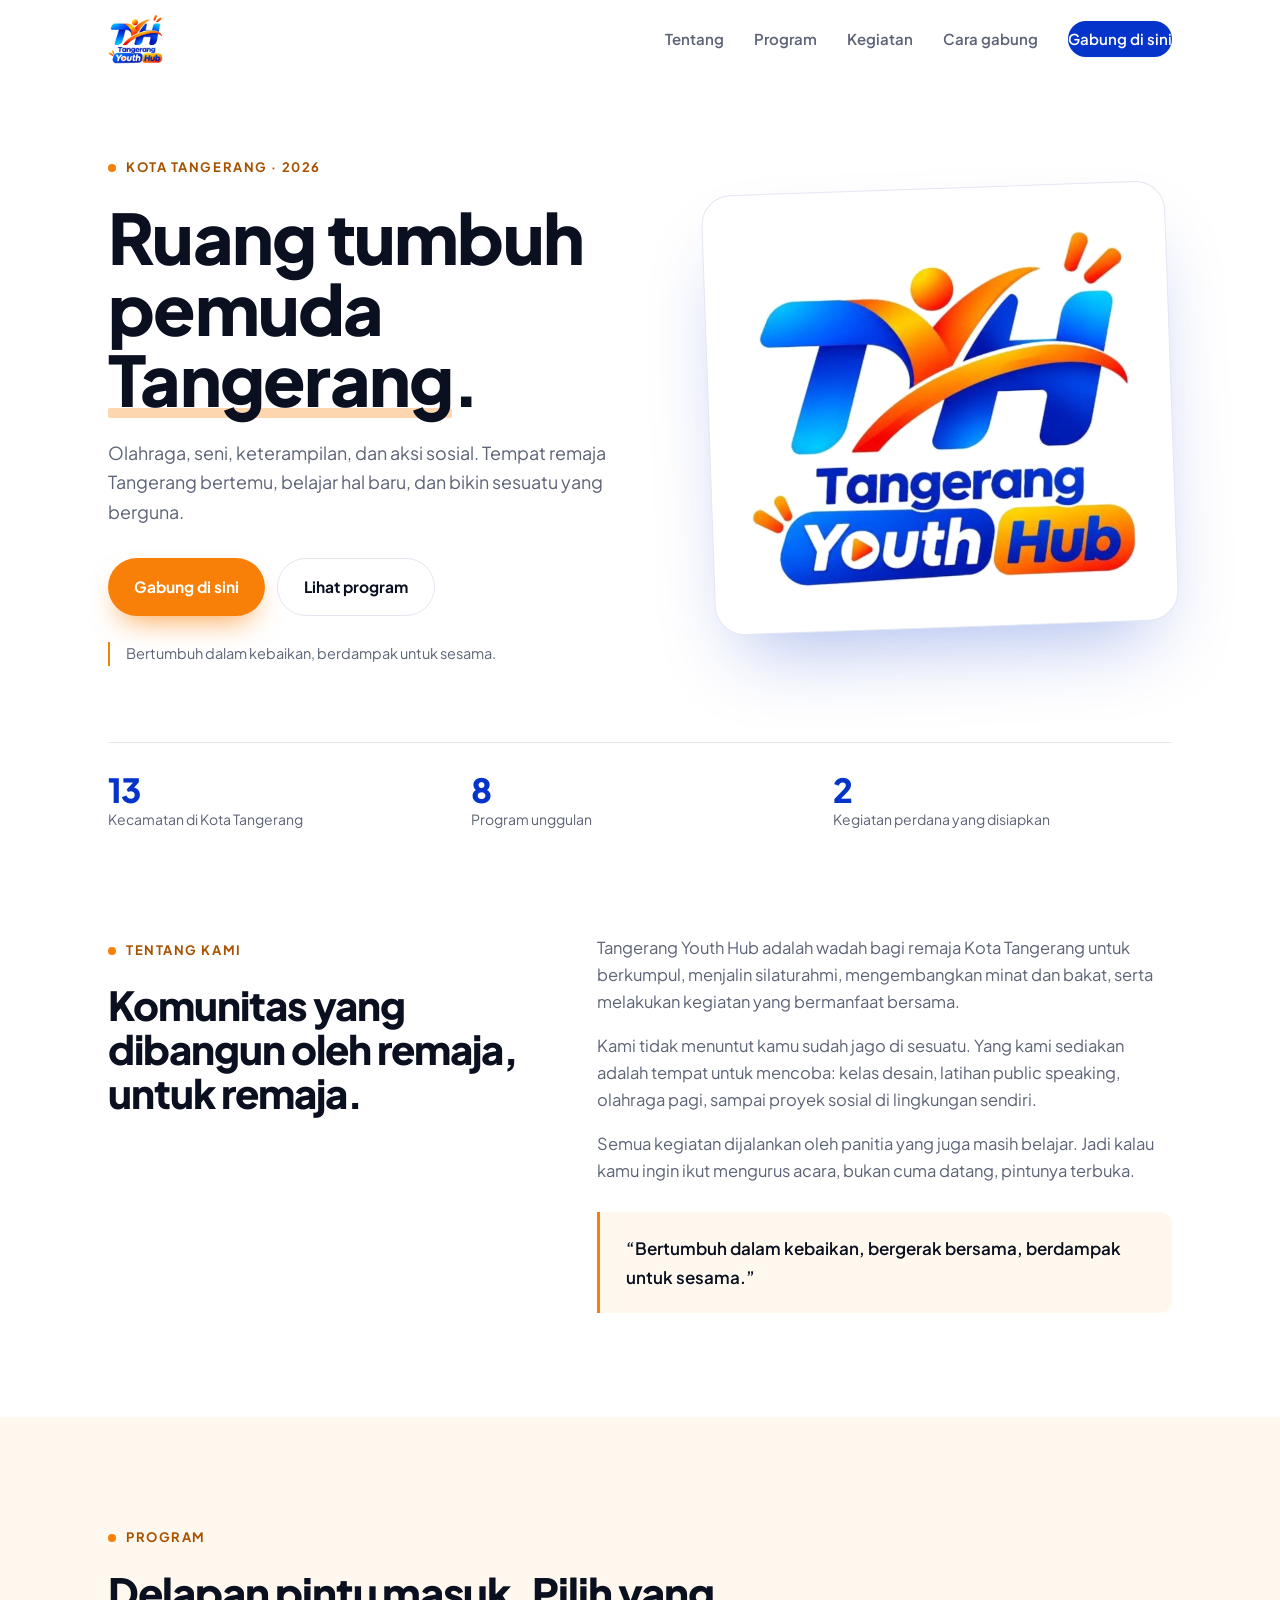
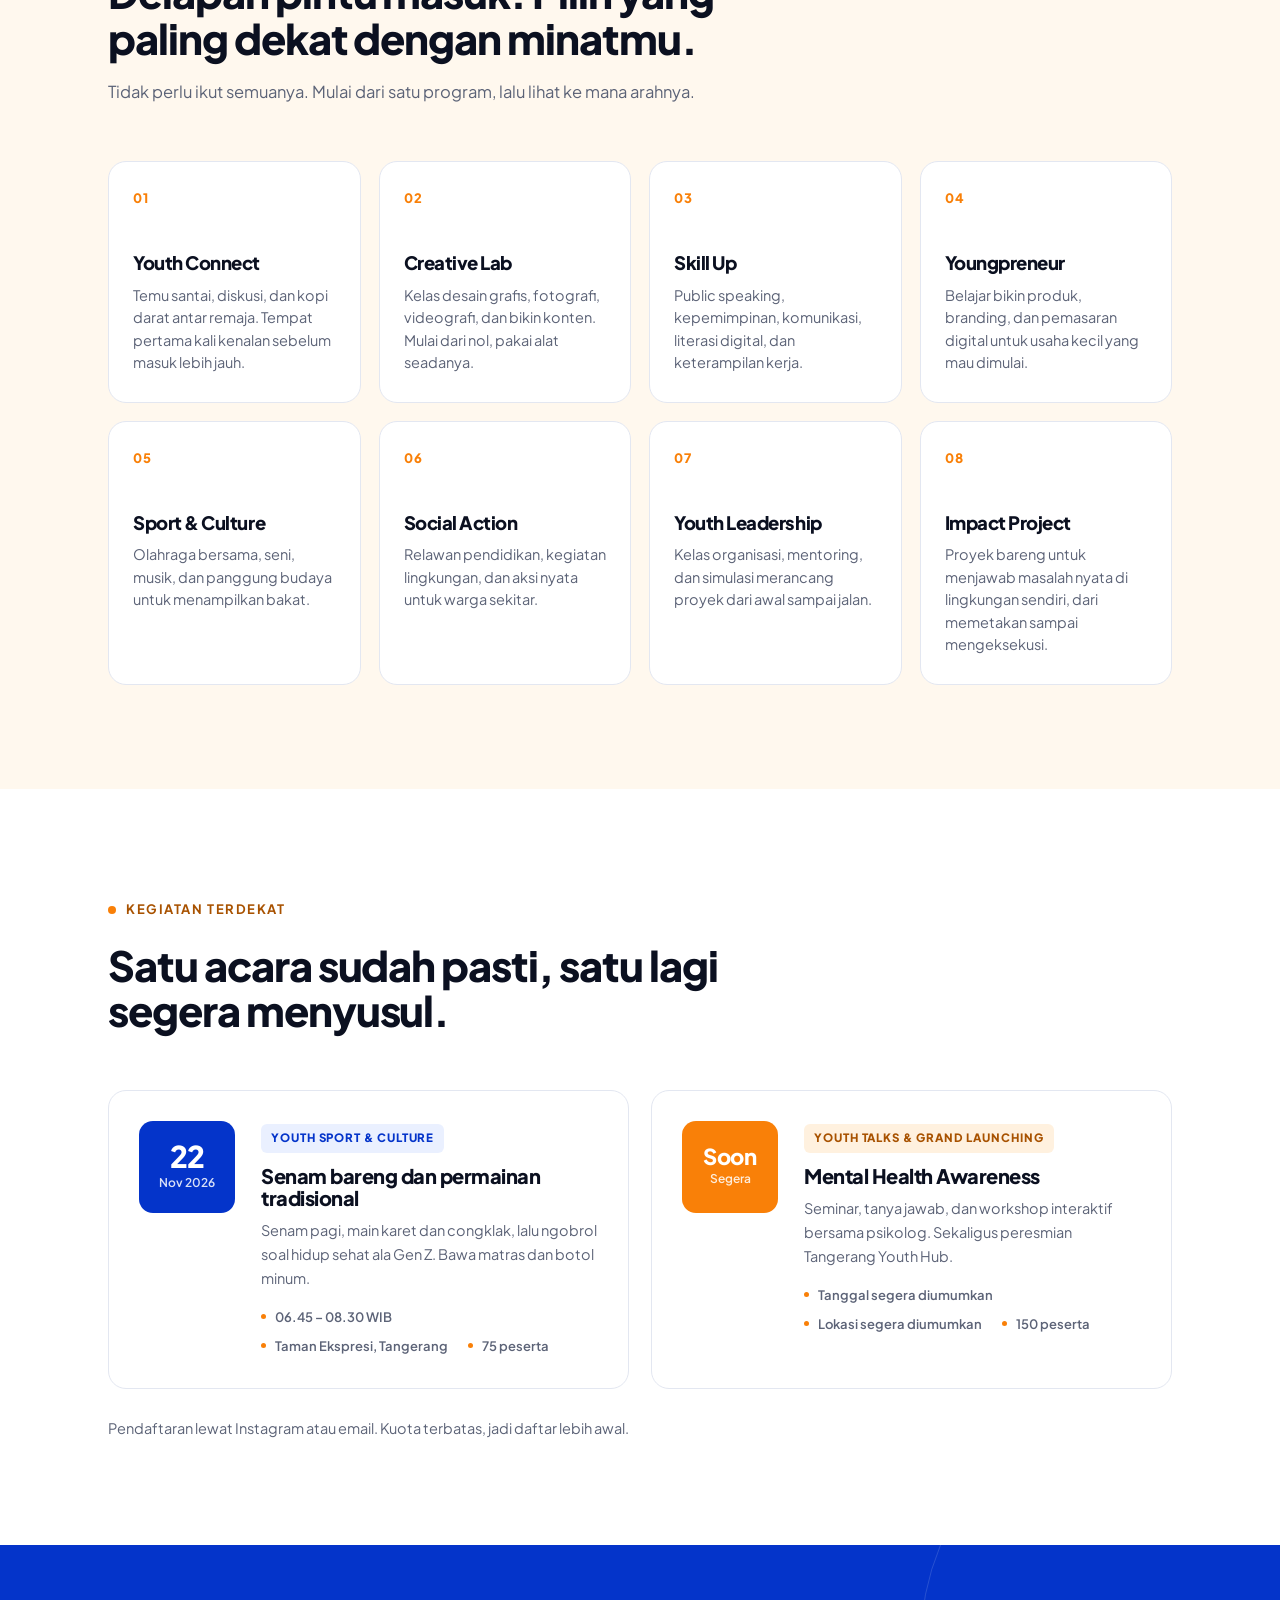
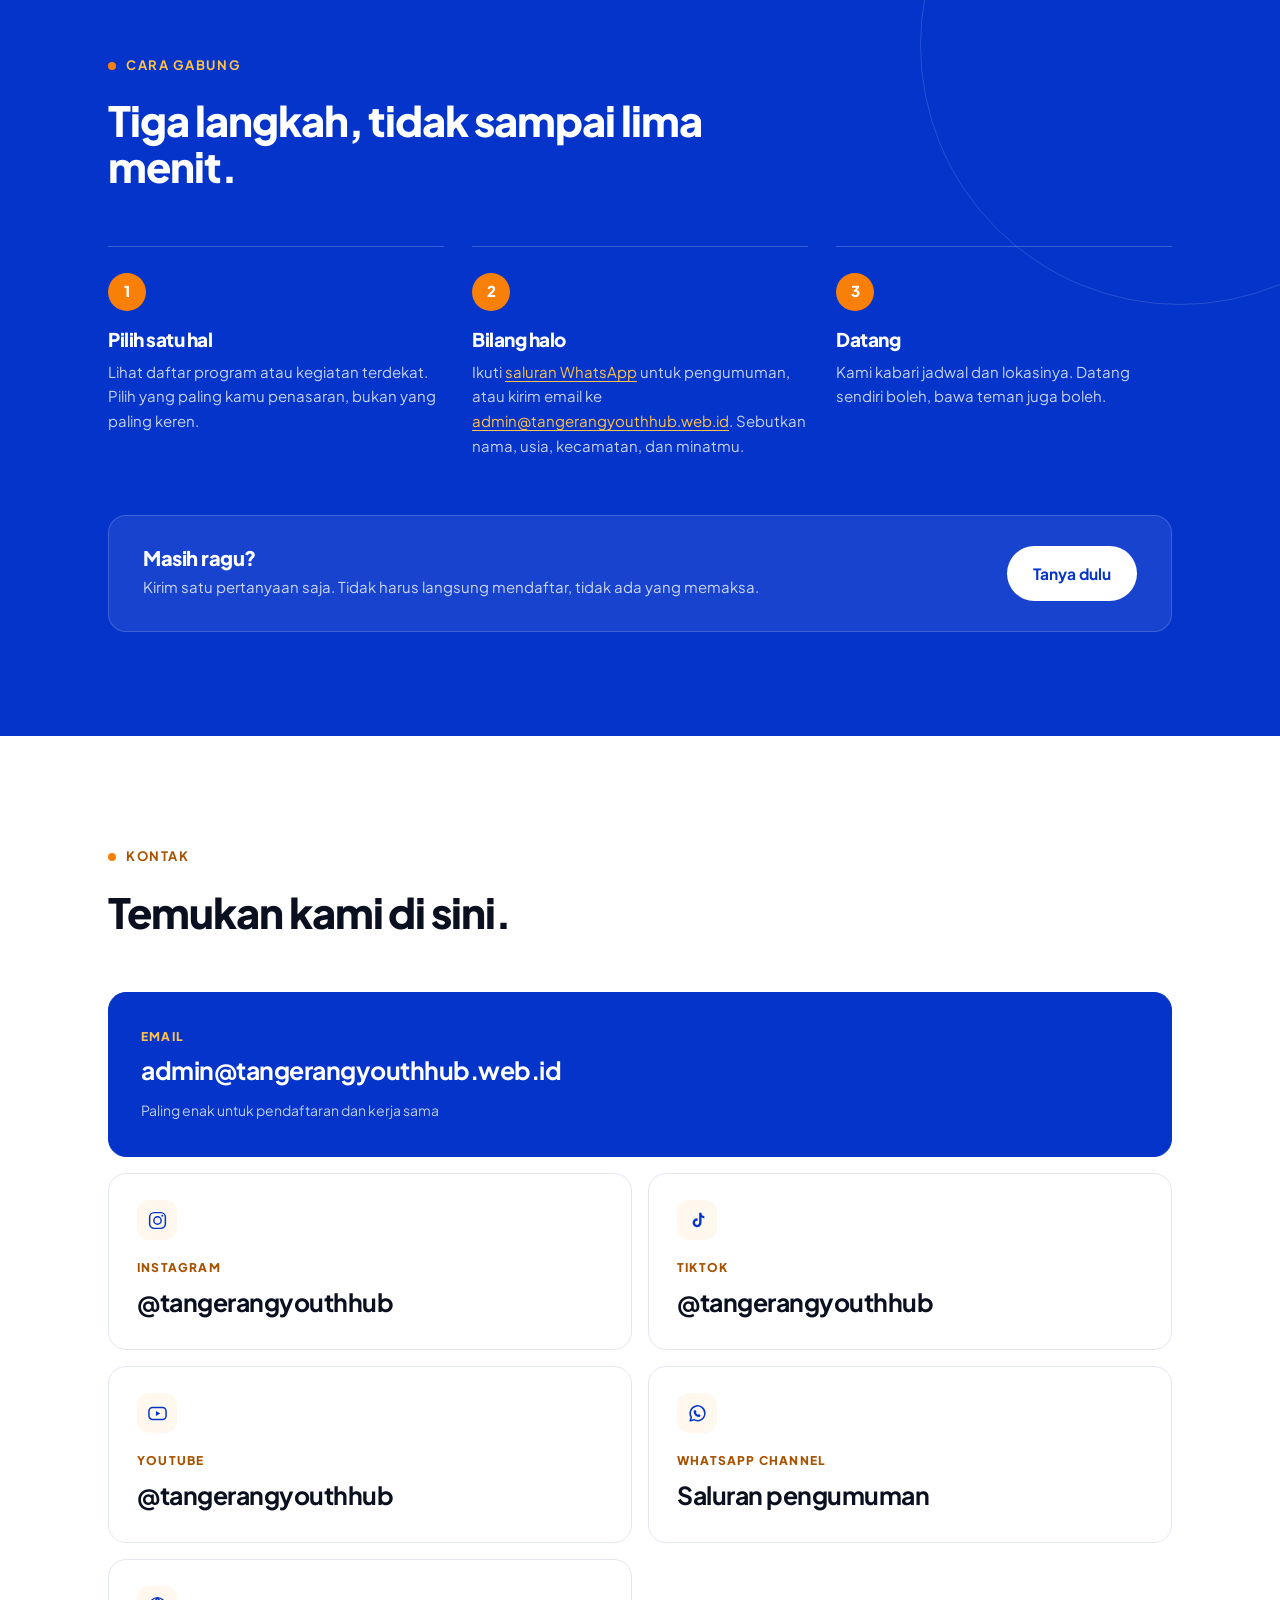
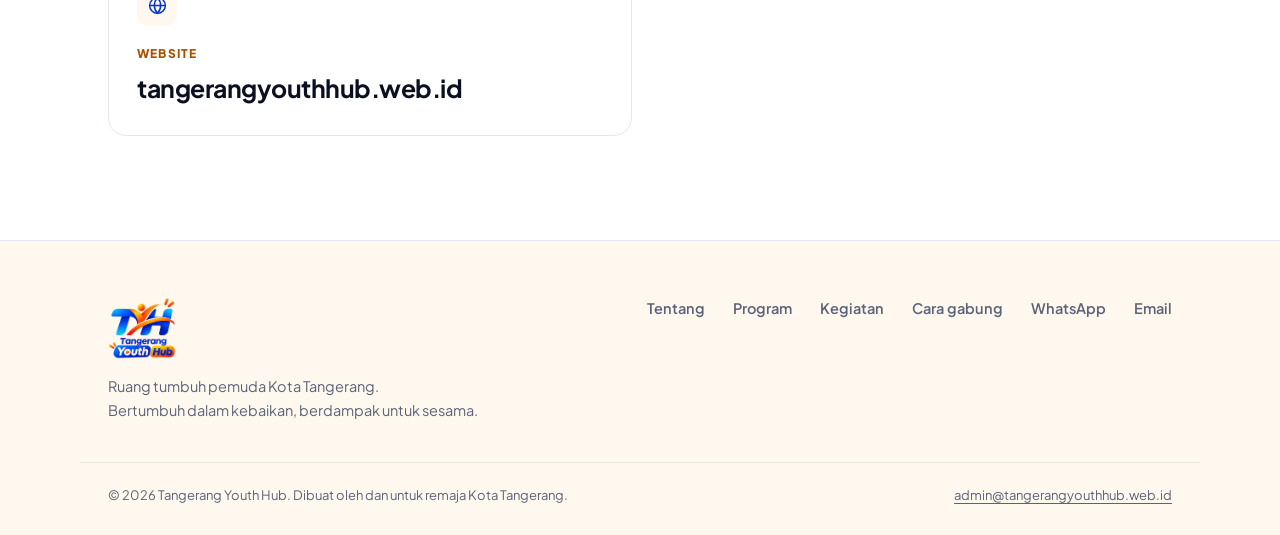
==== commit 6f2e47cd: "Youth Talks: ganti tanggal 12 Desember menjadi Coming Soon" ====
--- a/index.html
+++ b/index.html
@@ -101,7 +101,7 @@
       <ul class="stats">
         <li><strong>13</strong><span>Kecamatan di Kota Tangerang</span></li>
         <li><strong>8</strong><span>Program unggulan</span></li>
-        <li><strong>2</strong><span>Kegiatan perdana akhir 2026</span></li>
+        <li><strong>2</strong><span>Kegiatan perdana yang disiapkan</span></li>
       </ul>
     </div>
   </section>
@@ -183,7 +183,7 @@
     <div class="wrap">
       <div class="section-head">
         <p class="kicker"><span class="dot"></span>Kegiatan terdekat</p>
-        <h2>Dua acara pembuka, gratis, dan terbuka.</h2>
+        <h2>Satu acara sudah pasti, satu lagi segera menyusul.</h2>
       </div>
 
       <div class="events">
@@ -202,13 +202,13 @@
         </article>
 
         <article class="event">
-          <div class="event-date"><span class="d">12</span><span class="m">Des 2026</span></div>
+          <div class="event-date event-soon"><span class="d">Soon</span><span class="m">Segera</span></div>
           <div class="event-body">
             <span class="tag tag-orange">Youth Talks &amp; Grand Launching</span>
             <h3>Mental Health Awareness</h3>
             <p>Seminar, tanya jawab, dan workshop interaktif bersama psikolog. Sekaligus peresmian Tangerang Youth Hub.</p>
             <ul class="meta">
-              <li>08.30 – 11.30 WIB</li>
+              <li>Tanggal segera diumumkan</li>
               <li>Lokasi segera diumumkan</li>
               <li>150 peserta</li>
             </ul>
--- a/assets/style.css
+++ b/assets/style.css
@@ -366,6 +366,8 @@
 }
 .event-date .d { font-size: 30px; font-weight: 800; line-height: 1; letter-spacing: -.03em; }
 .event-date .m { font-size: 12px; font-weight: 600; opacity: .85; }
+.event-soon { background: var(--orange); }
+.event-soon .d { font-size: 22px; letter-spacing: -.01em; }
 .tag {
   display: inline-block;
   font-size: 11.5px;
